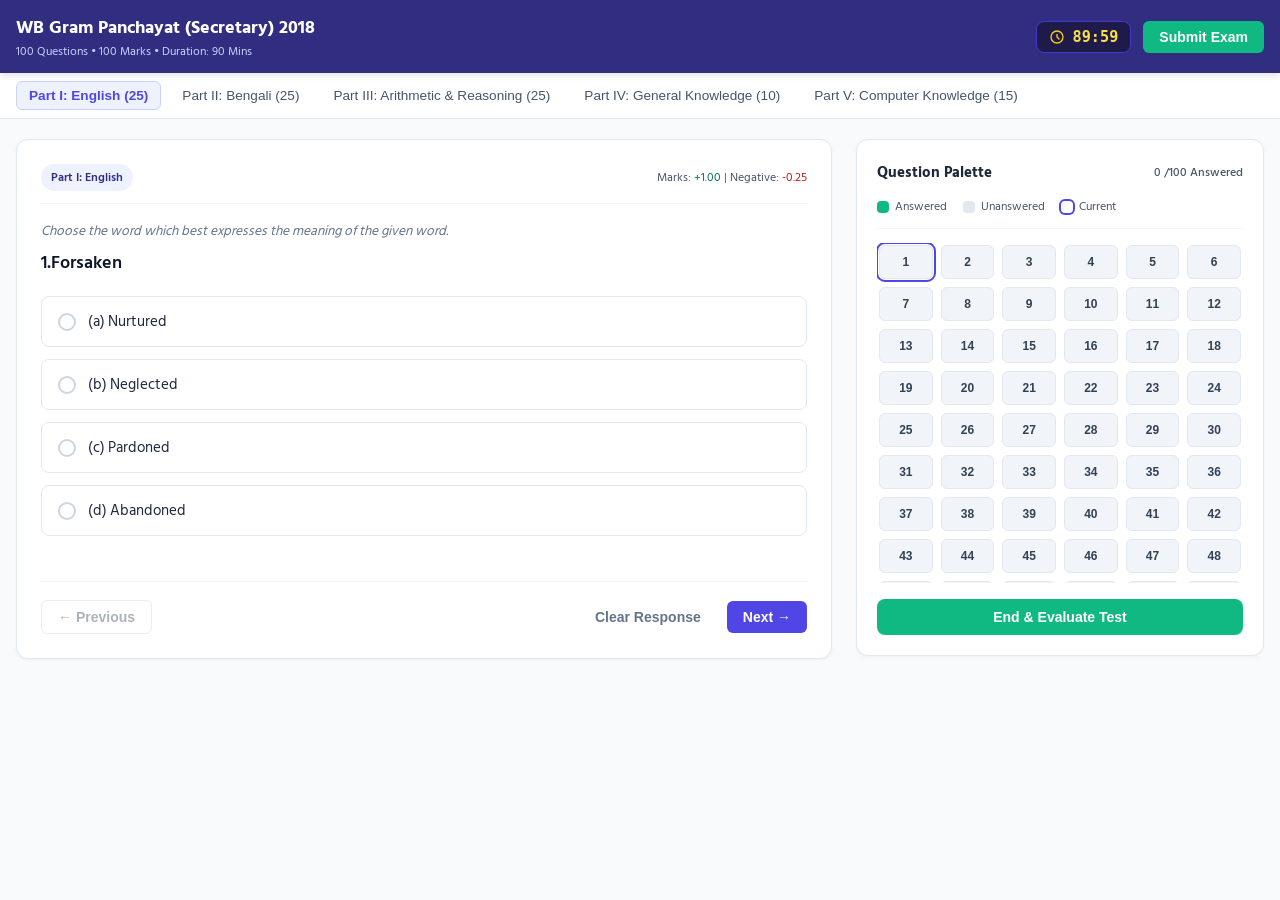
==== index.html @ 41bd6a5b "first commit" ====
<!DOCTYPE html>
<html lang="en">
<head>
  <meta charset="UTF-8" />
  <meta name="viewport" content="width=device-width, initial-scale=1.0" />
  <title id="page-title">Dynamic Exam Portal</title>
  
  <!-- Fonts -->
  <link rel="preconnect" href="https://fonts.googleapis.com">
  <link rel="preconnect" href="https://fonts.gstatic.com" crossorigin>
  <link href="https://fonts.googleapis.com/css2?family=Hind+Siliguri:wght@400;500;600;700&family=Inter:wght@400;500;600;700&display=swap" rel="stylesheet">

  <!-- Custom Stylesheet -->
  <link rel="stylesheet" href="style.css" />
</head>
<body>

  <!-- Header -->
  <header class="app-header">
    <div class="header-container">
      <div class="brand">
        <h1 id="exam-title">Exam Title Loading...</h1>
        <p id="exam-subtitle">Dynamic Question Paper • Loading...</p>
      </div>

      <div class="header-actions">
        <div id="timer-box" class="timer-badge">
          <svg class="icon-clock" fill="none" stroke="currentColor" viewBox="0 0 24 24">
            <path stroke-linecap="round" stroke-linejoin="round" stroke-width="2" d="M12 8v4l3 3m6-3a9 9 0 11-18 0 9 9 0 0118 0z"/>
          </svg>
          <span id="timer-display">00:00</span>
        </div>
        <button id="submit-exam-btn" class="btn btn-submit" onclick="confirmSubmitExam()">
          Submit Exam
        </button>
      </div>
    </div>
  </header>

  <!-- Dynamic Section/Subject Tabs -->
  <nav class="section-nav">
    <div id="section-tabs-container" class="section-container custom-scroll">
      <!-- Generated dynamically from JSON -->
    </div>
  </nav>

  <!-- Main Body Layout -->
  <main class="main-layout">

    <!-- Left: Question Container / Result View -->
    <section class="content-panel">

      <!-- Test Screen -->
      <div id="test-view" class="card test-card">
        <div class="test-body">
          <div class="question-header">
            <span class="badge" id="q-section-badge">Section</span>
            <div class="marks-info">
              Marks: <span class="text-success font-semibold" id="positive-mark-display">+1.0</span> | 
              Negative: <span class="text-danger font-semibold" id="negative-mark-display">-0.25</span>
            </div>
          </div>

          <div class="question-content">
            <div id="q-direction" class="direction-text"></div>
            <h2 id="q-text" class="question-text"></h2>
          </div>

          <div id="q-options" class="options-container">
            <!-- Rendered by JS -->
          </div>
        </div>

        <div class="test-footer">
          <button id="prev-btn" onclick="navigateQuestion(-1)" class="btn btn-outline">
            ← Previous
          </button>
          <div class="action-buttons">
            <button onclick="clearCurrentResponse()" class="btn btn-text">
              Clear Response
            </button>
            <button id="next-btn" onclick="navigateQuestion(1)" class="btn btn-primary">
              Next →
            </button>
          </div>
        </div>
      </div>

      <!-- Result Screen (Initially Hidden) -->
      <div id="result-view" class="card result-card hidden">
        <div class="result-header">
          <div class="success-icon-wrap">
            <svg class="success-icon" fill="none" stroke="currentColor" viewBox="0 0 24 24">
              <path stroke-linecap="round" stroke-linejoin="round" stroke-width="2" d="M9 12l2 2 4-4m6 2a9 9 0 11-18 0 9 9 0 0118 0z"/>
            </svg>
          </div>
          <h2 class="result-title">Exam Summary & Score Card</h2>
          <p class="result-subtitle" id="result-exam-title"></p>
        </div>

        <!-- Metric Grid -->
        <div class="metrics-grid">
          <div class="metric-card bg-primary-light">
            <div class="metric-label text-primary">Final Score</div>
            <div id="res-score" class="metric-value text-primary-dark">0.00</div>
          </div>
          <div class="metric-card bg-success-light">
            <div class="metric-label text-success">Correct</div>
            <div id="res-correct" class="metric-value text-success">0</div>
          </div>
          <div class="metric-card bg-danger-light">
            <div class="metric-label text-danger">Incorrect</div>
            <div id="res-wrong" class="metric-value text-danger">0</div>
          </div>
          <div class="metric-card bg-slate-light">
            <div class="metric-label text-secondary">Unattempted</div>
            <div id="res-unattempted" class="metric-value text-secondary">0</div>
          </div>
        </div>

        <!-- Section Breakdown -->
        <div class="section-breakdown-wrapper">
          <h3 class="subsection-title">Section-wise Performance</h3>
          <div id="section-breakdown" class="section-list">
            <!-- Dynamically generated -->
          </div>
        </div>

        <!-- Detailed Solutions List -->
        <div class="solutions-wrapper">
          <div class="solutions-header">
            <h3 class="subsection-title mb-0">Detailed Solutions & Explanations</h3>
            <div class="filter-group">
              <button onclick="filterReview('all')" class="btn-filter active" id="rev-filter-all">All</button>
              <button onclick="filterReview('wrong')" class="btn-filter" id="rev-filter-wrong">Incorrect</button>
              <button onclick="filterReview('skipped')" class="btn-filter" id="rev-filter-skipped">Unattempted</button>
            </div>
          </div>
          <div id="solution-list" class="solution-cards-container custom-scroll">
            <!-- Dynamically generated -->
          </div>
        </div>
      </div>
    </section>

    <!-- Right: Question Palette -->
    <aside class="palette-panel">
      <div class="card palette-card">
        <h3 class="palette-title">
          <span>Question Palette</span>
          <span class="palette-subtitle" id="palette-count">0 Answered</span>
        </h3>

        <!-- Status Legend -->
        <div class="palette-legend">
          <div class="legend-item">
            <span class="legend-bullet bg-success"></span>
            <span>Answered</span>
          </div>
          <div class="legend-item">
            <span class="legend-bullet bg-slate"></span>
            <span>Unanswered</span>
          </div>
          <div class="legend-item">
            <span class="legend-bullet ring-primary"></span>
            <span>Current</span>
          </div>
        </div>

        <!-- Grid of Buttons -->
        <div id="palette-grid" class="palette-grid custom-scroll">
          <!-- Dynamically populated -->
        </div>

        <button onclick="confirmSubmitExam()" class="btn btn-submit-alt">
          End & Evaluate Test
        </button>
      </div>
    </aside>
  </main>

  <script src="script.js"></script>
</body>
</html>
---- style.css ----
/* Base Resets & Global Variables */
:root {
  --primary: #4f46e5;
  --primary-hover: #4338ca;
  --primary-light: #eef2ff;
  --primary-dark: #312e81;
  --success: #10b981;
  --success-hover: #059669;
  --success-light: #ecfdf5;
  --danger: #ef4444;
  --danger-light: #fef2f2;
  --warning: #f59e0b;
  --warning-light: #fffbeb;
  --slate-50: #f8fafc;
  --slate-100: #f1f5f9;
  --slate-200: #e2e8f0;
  --slate-300: #cbd5e1;
  --slate-600: #475569;
  --slate-700: #334155;
  --slate-800: #1e293b;
  --slate-900: #0f172a;
}

* {
  margin: 0;
  padding: 0;
  box-sizing: border-box;
}

body {
  font-family: 'Hind Siliguri', 'Inter', -apple-system, sans-serif;
  background-color: var(--slate-50);
  color: var(--slate-800);
  min-height: 100vh;
  display: flex;
  flex-direction: column;
}

/* Custom Scrollbars */
.custom-scroll::-webkit-scrollbar {
  width: 6px;
  height: 6px;
}
.custom-scroll::-webkit-scrollbar-thumb {
  background: var(--slate-300);
  border-radius: 4px;
}
.custom-scroll::-webkit-scrollbar-thumb:hover {
  background: #94a3b8;
}

/* Header */
.app-header {
  background-color: var(--primary-dark);
  color: #ffffff;
  position: sticky;
  top: 0;
  z-index: 50;
  box-shadow: 0 4px 6px -1px rgba(0, 0, 0, 0.1);
}

.header-container {
  max-w: 1280px;
  margin: 0 auto;
  padding: 12px 16px;
  display: flex;
  align-items: center;
  justify-content: space-between;
}

.brand h1 {
  font-size: 1.15rem;
  font-weight: 700;
}

.brand p {
  font-size: 0.75rem;
  color: #c7d2fe;
}

.header-actions {
  display: flex;
  align-items: center;
  gap: 12px;
}

.timer-badge {
  background-color: #1e1b4b;
  border: 1px solid #4338ca;
  padding: 6px 12px;
  border-radius: 8px;
  display: flex;
  align-items: center;
  gap: 8px;
  font-family: monospace;
  font-size: 0.95rem;
  font-weight: 700;
  color: #fde047;
}

.icon-clock {
  width: 16px;
  height: 16px;
  color: #facc15;
}

/* Section/Subject Tab Bar */
.section-nav {
  background: #ffffff;
  border-bottom: 1px solid var(--slate-200);
  position: sticky;
  top: 60px;
  z-index: 40;
}

.section-container {
  max-width: 1280px;
  margin: 0 auto;
  padding: 8px 16px;
  display: flex;
  gap: 8px;
  overflow-x: auto;
}

.section-tab {
  padding: 6px 12px;
  border-radius: 6px;
  font-size: 0.85rem;
  font-weight: 500;
  white-space: nowrap;
  border: 1px solid transparent;
  background: transparent;
  color: var(--slate-600);
  cursor: pointer;
  transition: all 0.2s;
}

.section-tab:hover {
  background: var(--slate-100);
}

.section-tab.active {
  background: var(--primary-light);
  color: var(--primary);
  border-color: #c7d2fe;
  font-weight: 600;
}

/* Layout */
.main-layout {
  max-width: 1280px;
  margin: 0 auto;
  padding: 20px 16px;
  flex: 1;
  width: 100%;
  display: grid;
  grid-template-columns: 1fr;
  gap: 24px;
}

@media (min-width: 1024px) {
  .main-layout {
    grid-template-columns: 8fr 4fr;
  }
}

/* Card */
.card {
  background: #ffffff;
  border-radius: 12px;
  border: 1px solid var(--slate-200);
  box-shadow: 0 1px 3px rgba(0, 0, 0, 0.05);
}

.test-card {
  padding: 24px;
  min-height: 520px;
  display: flex;
  flex-direction: column;
  justify-content: space-between;
}

.question-header {
  display: flex;
  align-items: center;
  justify-content: space-between;
  border-bottom: 1px solid var(--slate-100);
  padding-bottom: 12px;
  margin-bottom: 16px;
}

.badge {
  font-size: 0.75rem;
  font-weight: 600;
  padding: 4px 10px;
  border-radius: 9999px;
  background: var(--primary-light);
  color: var(--primary-dark);
}

.marks-info {
  font-size: 0.75rem;
  color: var(--slate-600);
}

.direction-text {
  font-size: 0.85rem;
  color: #64748b;
  margin-bottom: 8px;
  font-style: italic;
}

.question-text {
  font-size: 1.1rem;
  font-weight: 600;
  color: var(--slate-900);
  line-height: 1.5;
  margin-bottom: 20px;
}

/* Options */
.options-container {
  display: flex;
  flex-direction: column;
  gap: 12px;
}

.option-item {
  display: flex;
  align-items: center;
  padding: 12px 16px;
  border-radius: 8px;
  border: 1px solid var(--slate-200);
  cursor: pointer;
  transition: all 0.15s ease-in-out;
  user-select: none;
}

.option-item:hover {
  background: var(--slate-50);
  border-color: var(--slate-300);
}

.option-item.selected {
  background: var(--primary-light);
  border-color: var(--primary);
  box-shadow: 0 0 0 1px var(--primary);
  font-weight: 500;
  color: var(--primary-dark);
}

.opt-indicator {
  width: 18px;
  height: 18px;
  border-radius: 50%;
  border: 2px solid var(--slate-300);
  margin-right: 12px;
  display: flex;
  align-items: center;
  justify-content: center;
  flex-shrink: 0;
}

.option-item.selected .opt-indicator {
  border-color: var(--primary);
  background: var(--primary);
}

.opt-indicator-dot {
  width: 6px;
  height: 6px;
  border-radius: 50%;
  background: #ffffff;
}

.opt-label {
  font-size: 0.95rem;
}

/* Test Footer & Navigation */
.test-footer {
  display: flex;
  align-items: center;
  justify-content: space-between;
  border-top: 1px solid var(--slate-100);
  padding-top: 18px;
  margin-top: 24px;
}

.action-buttons {
  display: flex;
  align-items: center;
  gap: 10px;
}

/* Buttons */
.btn {
  padding: 8px 16px;
  border-radius: 6px;
  font-size: 0.875rem;
  font-weight: 600;
  cursor: pointer;
  transition: all 0.15s ease;
  border: none;
}

.btn-primary {
  background: var(--primary);
  color: white;
}
.btn-primary:hover {
  background: var(--primary-hover);
}

.btn-outline {
  background: transparent;
  border: 1px solid var(--slate-300);
  color: var(--slate-700);
}
.btn-outline:hover:not(:disabled) {
  background: var(--slate-100);
}
.btn-outline:disabled {
  opacity: 0.4;
  cursor: not-allowed;
}

.btn-text {
  background: transparent;
  color: #64748b;
}
.btn-text:hover {
  color: var(--danger);
  background: var(--danger-light);
}

.btn-submit {
  background: var(--success);
  color: white;
}
.btn-submit:hover {
  background: var(--success-hover);
}

.btn-submit-alt {
  width: 100%;
  margin-top: 16px;
  padding: 10px;
  background: var(--success);
  color: white;
  border-radius: 8px;
  font-weight: 600;
  cursor: pointer;
  border: none;
  transition: background 0.15s ease;
}
.btn-submit-alt:hover {
  background: var(--success-hover);
}

/* Question Palette Panel */
.palette-card {
  padding: 20px;
  position: sticky;
  top: 120px;
}

.palette-title {
  font-size: 0.95rem;
  font-weight: 700;
  display: flex;
  justify-content: space-between;
  align-items: center;
  margin-bottom: 12px;
}

.palette-subtitle {
  font-size: 0.75rem;
  font-weight: 500;
  color: var(--slate-600);
}

.palette-legend {
  display: flex;
  gap: 16px;
  font-size: 0.75rem;
  color: var(--slate-600);
  border-bottom: 1px solid var(--slate-100);
  padding-bottom: 12px;
  margin-bottom: 14px;
}

.legend-item {
  display: flex;
  align-items: center;
  gap: 6px;
}

.legend-bullet {
  width: 12px;
  height: 12px;
  border-radius: 4px;
}

.palette-grid {
  display: grid;
  grid-template-columns: repeat(6, 1fr);
  gap: 8px;
  max-height: 340px;
  overflow-y: auto;
  padding: 2px;
}

.palette-btn {
  height: 34px;
  border-radius: 6px;
  font-size: 0.75rem;
  font-weight: 600;
  border: 1px solid var(--slate-200);
  background: var(--slate-100);
  color: var(--slate-700);
  cursor: pointer;
  display: flex;
  align-items: center;
  justify-content: center;
  transition: all 0.1s ease;
}

.palette-btn:hover {
  background: var(--slate-200);
}

.palette-btn.current {
  outline: 2px solid var(--primary);
  outline-offset: 1px;
}

.palette-btn.answered {
  background: var(--success);
  color: white;
  border-color: var(--success-hover);
}

/* Result Screen Styles */
.result-card {
  padding: 28px;
}

.result-header {
  text-align: center;
  padding-bottom: 20px;
  border-bottom: 1px solid var(--slate-200);
}

.success-icon-wrap {
  width: 56px;
  height: 56px;
  border-radius: 50%;
  background: var(--success-light);
  color: var(--success);
  display: inline-flex;
  align-items: center;
  justify-content: center;
  margin-bottom: 12px;
}

.success-icon {
  width: 32px;
  height: 32px;
}

.result-title {
  font-size: 1.5rem;
  font-weight: 700;
}

.result-subtitle {
  font-size: 0.85rem;
  color: var(--slate-600);
  margin-top: 4px;
}

.metrics-grid {
  display: grid;
  grid-template-columns: repeat(2, 1fr);
  gap: 12px;
  margin: 24px 0;
}

@media (min-width: 640px) {
  .metrics-grid {
    grid-template-columns: repeat(4, 1fr);
  }
}

.metric-card {
  padding: 16px;
  border-radius: 8px;
  text-align: center;
  border: 1px solid transparent;
}

.metric-label {
  font-size: 0.75rem;
  font-weight: 600;
}

.metric-value {
  font-size: 1.4rem;
  font-weight: 700;
  margin-top: 4px;
}

.section-breakdown-wrapper, .solutions-wrapper {
  margin-top: 24px;
  padding-top: 20px;
  border-top: 1px solid var(--slate-200);
}

.subsection-title {
  font-size: 1rem;
  font-weight: 700;
  margin-bottom: 12px;
}

.section-list {
  display: flex;
  flex-direction: column;
  gap: 8px;
}

.section-summary-row {
  display: flex;
  justify-content: space-between;
  align-items: center;
  padding: 10px 14px;
  border-radius: 6px;
  background: var(--slate-50);
  border: 1px solid var(--slate-200);
  font-size: 0.85rem;
}

.solutions-header {
  display: flex;
  justify-content: space-between;
  align-items: center;
  margin-bottom: 16px;
}

.filter-group {
  display: flex;
  gap: 6px;
}

.btn-filter {
  padding: 4px 10px;
  border-radius: 6px;
  font-size: 0.75rem;
  font-weight: 600;
  border: none;
  background: var(--slate-200);
  color: var(--slate-700);
  cursor: pointer;
}

.btn-filter.active {
  background: var(--primary);
  color: white;
}

.solution-cards-container {
  display: flex;
  flex-direction: column;
  gap: 14px;
  max-height: 600px;
  overflow-y: auto;
}

.sol-card {
  padding: 16px;
  border-radius: 8px;
  border: 1px solid var(--slate-200);
  font-size: 0.85rem;
}

.sol-card.correct {
  background: rgba(16, 185, 129, 0.05);
  border-color: rgba(16, 185, 129, 0.3);
}

.sol-card.wrong {
  background: rgba(239, 68, 68, 0.05);
  border-color: rgba(239, 68, 68, 0.3);
}

.sol-card.skipped {
  background: rgba(245, 158, 11, 0.05);
  border-color: rgba(245, 158, 11, 0.3);
}

.sol-header {
  display: flex;
  justify-content: space-between;
  align-items: flex-start;
  margin-bottom: 8px;
}

.sol-options-grid {
  display: grid;
  grid-template-columns: 1fr;
  gap: 4px;
  margin: 8px 0;
}

@media(min-width: 640px) {
  .sol-options-grid {
    grid-template-columns: 1fr 1fr;
  }
}

.sol-opt.correct-ans {
  color: #065f46;
  font-weight: 700;
}

.sol-opt.user-wrong {
  color: #991b1b;
  text-decoration: line-through;
  font-weight: 700;
}

.sol-explanation {
  margin-top: 8px;
  padding-top: 8px;
  border-top: 1px dashed var(--slate-200);
  color: var(--slate-700);
}

/* Helpers */
.hidden { display: none !important; }
.text-primary { color: var(--primary); }
.text-primary-dark { color: var(--primary-dark); }
.text-success { color: #047857; }
.text-danger { color: #b91c1c; }
.text-secondary { color: var(--slate-700); }
.bg-primary-light { background: var(--primary-light); }
.bg-success-light { background: var(--success-light); }
.bg-danger-light { background: var(--danger-light); }
.bg-slate-light { background: var(--slate-100); }
.bg-success { background: var(--success); }
.bg-slate { background: var(--slate-200); }
.ring-primary { box-shadow: 0 0 0 2px var(--primary); }
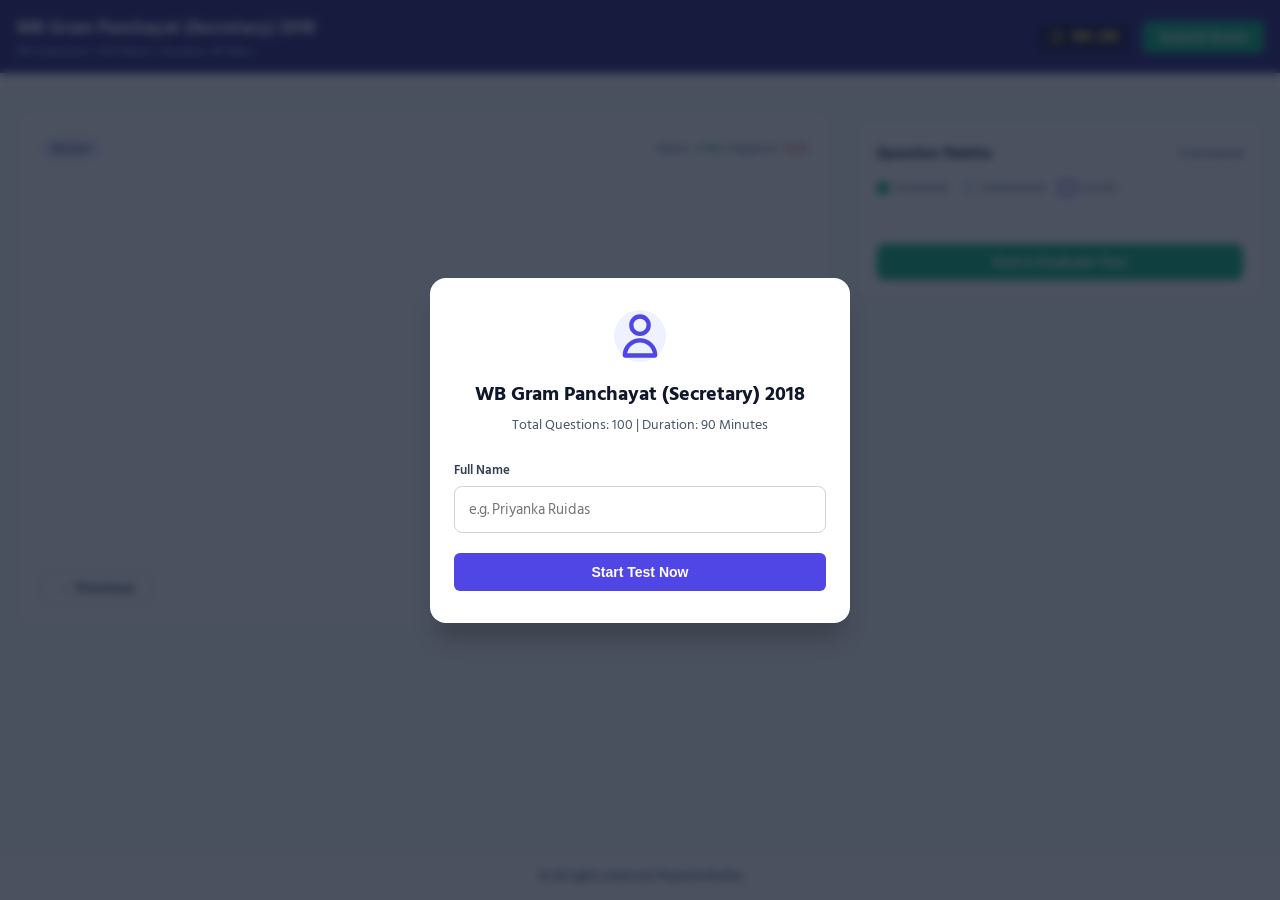
==== commit c64a58be: "name add before exam start" ====
--- a/index.html
+++ b/index.html
@@ -5,17 +5,42 @@
   <meta name="viewport" content="width=device-width, initial-scale=1.0" />
   <title id="page-title">Dynamic Exam Portal</title>
   
-  <!-- Fonts -->
   <link rel="preconnect" href="https://fonts.googleapis.com">
   <link rel="preconnect" href="https://fonts.gstatic.com" crossorigin>
   <link href="https://fonts.googleapis.com/css2?family=Hind+Siliguri:wght@400;500;600;700&family=Inter:wght@400;500;600;700&display=swap" rel="stylesheet">
 
-  <!-- Custom Stylesheet -->
   <link rel="stylesheet" href="style.css" />
 </head>
 <body>
 
-  <!-- Header -->
+  <div id="start-modal" class="modal-backdrop">
+    <div class="modal-card">
+      <div class="modal-icon">
+        <svg fill="none" stroke="currentColor" viewBox="0 0 24 24" class="w-8 h-8">
+          <path stroke-linecap="round" stroke-linejoin="round" stroke-width="2" d="M16 7a4 4 0 11-8 0 4 4 0 018 0zM12 14a7 7 0 00-7 7h14a7 7 0 00-7-7z"/>
+        </svg>
+      </div>
+      <h2 id="modal-exam-title">Candidate Details</h2>
+      <p id="modal-exam-subtitle">Enter your name to begin your examination session.</p>
+
+      <form id="start-form" onsubmit="handleStartExam(event)">
+        <div class="input-group">
+          <label for="candidate-name-input">Full Name</label>
+          <input 
+            type="text" 
+            id="candidate-name-input" 
+            placeholder="e.g. Priyanka Ruidas" 
+            required 
+            autocomplete="name" 
+          />
+        </div>
+        <button type="submit" class="btn btn-primary btn-block">
+          Start Test Now
+        </button>
+      </form>
+    </div>
+  </div>
+
   <header class="app-header">
     <div class="header-container">
       <div class="brand">
@@ -24,6 +49,9 @@
       </div>
 
       <div class="header-actions">
+        <div id="candidate-badge" class="candidate-tag hidden">
+          Candidate: <span id="header-candidate-name"></span>
+        </div>
         <div id="timer-box" class="timer-badge">
           <svg class="icon-clock" fill="none" stroke="currentColor" viewBox="0 0 24 24">
             <path stroke-linecap="round" stroke-linejoin="round" stroke-width="2" d="M12 8v4l3 3m6-3a9 9 0 11-18 0 9 9 0 0118 0z"/>
@@ -37,20 +65,15 @@
     </div>
   </header>
 
-  <!-- Dynamic Section/Subject Tabs -->
   <nav class="section-nav">
     <div id="section-tabs-container" class="section-container custom-scroll">
-      <!-- Generated dynamically from JSON -->
-    </div>
+      </div>
   </nav>
 
-  <!-- Main Body Layout -->
   <main class="main-layout">
 
-    <!-- Left: Question Container / Result View -->
     <section class="content-panel">
 
-      <!-- Test Screen -->
       <div id="test-view" class="card test-card">
         <div class="test-body">
           <div class="question-header">
@@ -67,8 +90,7 @@
           </div>
 
           <div id="q-options" class="options-container">
-            <!-- Rendered by JS -->
-          </div>
+            </div>
         </div>
 
         <div class="test-footer">
@@ -86,7 +108,6 @@
         </div>
       </div>
 
-      <!-- Result Screen (Initially Hidden) -->
       <div id="result-view" class="card result-card hidden">
         <div class="result-header">
           <div class="success-icon-wrap">
@@ -94,11 +115,14 @@
               <path stroke-linecap="round" stroke-linejoin="round" stroke-width="2" d="M9 12l2 2 4-4m6 2a9 9 0 11-18 0 9 9 0 0118 0z"/>
             </svg>
           </div>
-          <h2 class="result-title">Exam Summary & Score Card</h2>
+          <h2 class="result-title">Exam Evaluation & Score Card</h2>
           <p class="result-subtitle" id="result-exam-title"></p>
-        </div>
-
-        <!-- Metric Grid -->
+          
+          <div class="candidate-evaluation-badge">
+            Candidate Name: <strong id="eval-candidate-name"></strong>
+          </div>
+        </div>
+
         <div class="metrics-grid">
           <div class="metric-card bg-primary-light">
             <div class="metric-label text-primary">Final Score</div>
@@ -118,15 +142,12 @@
           </div>
         </div>
 
-        <!-- Section Breakdown -->
         <div class="section-breakdown-wrapper">
           <h3 class="subsection-title">Section-wise Performance</h3>
           <div id="section-breakdown" class="section-list">
-            <!-- Dynamically generated -->
-          </div>
-        </div>
-
-        <!-- Detailed Solutions List -->
+            </div>
+        </div>
+
         <div class="solutions-wrapper">
           <div class="solutions-header">
             <h3 class="subsection-title mb-0">Detailed Solutions & Explanations</h3>
@@ -137,13 +158,11 @@
             </div>
           </div>
           <div id="solution-list" class="solution-cards-container custom-scroll">
-            <!-- Dynamically generated -->
-          </div>
+            </div>
         </div>
       </div>
     </section>
 
-    <!-- Right: Question Palette -->
     <aside class="palette-panel">
       <div class="card palette-card">
         <h3 class="palette-title">
@@ -151,7 +170,6 @@
           <span class="palette-subtitle" id="palette-count">0 Answered</span>
         </h3>
 
-        <!-- Status Legend -->
         <div class="palette-legend">
           <div class="legend-item">
             <span class="legend-bullet bg-success"></span>
@@ -167,10 +185,8 @@
           </div>
         </div>
 
-        <!-- Grid of Buttons -->
         <div id="palette-grid" class="palette-grid custom-scroll">
-          <!-- Dynamically populated -->
-        </div>
+          </div>
 
         <button onclick="confirmSubmitExam()" class="btn btn-submit-alt">
           End & Evaluate Test
@@ -179,6 +195,12 @@
     </aside>
   </main>
 
+  <footer class="app-footer">
+    <div class="footer-container">
+      <p>© All rights reserved Priyanka Ruidas</p>
+    </div>
+  </footer>
+
   <script src="script.js"></script>
 </body>
 </html>
--- a/style.css
+++ b/style.css
@@ -649,4 +649,118 @@
 .bg-slate-light { background: var(--slate-100); }
 .bg-success { background: var(--success); }
 .bg-slate { background: var(--slate-200); }
-.ring-primary { box-shadow: 0 0 0 2px var(--primary); }+.ring-primary { box-shadow: 0 0 0 2px var(--primary); }
+
+/* Candidate Modal / Start Screen */
+.modal-backdrop {
+  position: fixed;
+  inset: 0;
+  background: rgba(15, 23, 42, 0.75);
+  backdrop-filter: blur(4px);
+  z-index: 100;
+  display: flex;
+  align-items: center;
+  justify-content: center;
+  padding: 16px;
+}
+
+.modal-card {
+  background: #ffffff;
+  border-radius: 16px;
+  max-width: 420px;
+  width: 100%;
+  padding: 32px 24px;
+  text-align: center;
+  box-shadow: 0 20px 25px -5px rgba(0, 0, 0, 0.2);
+}
+
+.modal-icon {
+  width: 52px;
+  height: 52px;
+  border-radius: 50%;
+  background: var(--primary-light);
+  color: var(--primary);
+  display: inline-flex;
+  align-items: center;
+  justify-content: center;
+  margin-bottom: 16px;
+}
+
+.modal-card h2 {
+  font-size: 1.25rem;
+  font-weight: 700;
+  color: var(--slate-900);
+}
+
+.modal-card p {
+  font-size: 0.85rem;
+  color: var(--slate-600);
+  margin-top: 4px;
+  margin-bottom: 24px;
+}
+
+.input-group {
+  text-align: left;
+  margin-bottom: 20px;
+}
+
+.input-group label {
+  display: block;
+  font-size: 0.8rem;
+  font-weight: 600;
+  color: var(--slate-700);
+  margin-bottom: 6px;
+}
+
+.input-group input {
+  width: 100%;
+  padding: 10px 14px;
+  border: 1px solid var(--slate-300);
+  border-radius: 8px;
+  font-size: 0.95rem;
+  font-family: inherit;
+  outline: none;
+  transition: border-color 0.15s ease;
+}
+
+.input-group input:focus {
+  border-color: var(--primary);
+  box-shadow: 0 0 0 3px rgba(79, 70, 229, 0.15);
+}
+
+.btn-block {
+  width: 100%;
+  padding: 11px;
+}
+
+/* Candidate Name Indicators */
+.candidate-tag {
+  font-size: 0.8rem;
+  background: rgba(255, 255, 255, 0.1);
+  padding: 6px 12px;
+  border-radius: 6px;
+  border: 1px solid rgba(255, 255, 255, 0.15);
+}
+
+.candidate-evaluation-badge {
+  display: inline-block;
+  margin-top: 14px;
+  background: #f1f5f9;
+  border: 1px solid #cbd5e1;
+  padding: 6px 16px;
+  border-radius: 9999px;
+  font-size: 0.9rem;
+  color: #1e293b;
+}
+
+/* Small Footer */
+.app-footer {
+  margin-top: auto;
+  background: #ffffff;
+  border-top: 1px solid var(--slate-200);
+  text-align: center;
+  padding: 14px 16px;
+  font-size: 0.8rem;
+  color: var(--slate-600);
+  font-weight: 500;
+}
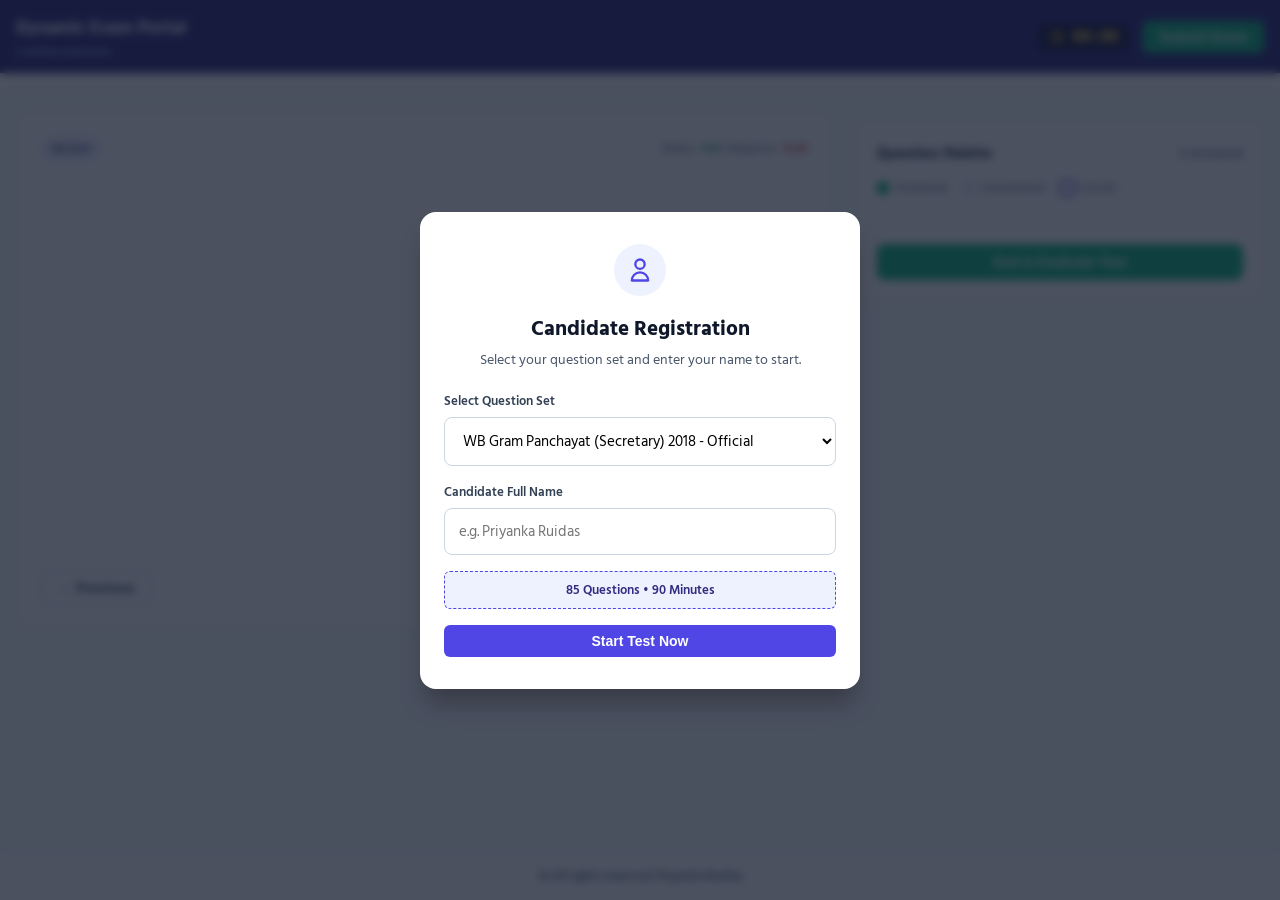
==== commit c2e379c7: "new exam selectionprocess added" ====
--- a/index.html
+++ b/index.html
@@ -3,12 +3,10 @@
 <head>
   <meta charset="UTF-8" />
   <meta name="viewport" content="width=device-width, initial-scale=1.0" />
-  <title id="page-title">Dynamic Exam Portal</title>
-  
+  <title id="page-title">Exam Portal</title>
   <link rel="preconnect" href="https://fonts.googleapis.com">
   <link rel="preconnect" href="https://fonts.gstatic.com" crossorigin>
   <link href="https://fonts.googleapis.com/css2?family=Hind+Siliguri:wght@400;500;600;700&family=Inter:wght@400;500;600;700&display=swap" rel="stylesheet">
-
   <link rel="stylesheet" href="style.css" />
 </head>
 <body>
@@ -16,16 +14,23 @@
   <div id="start-modal" class="modal-backdrop">
     <div class="modal-card">
       <div class="modal-icon">
-        <svg fill="none" stroke="currentColor" viewBox="0 0 24 24" class="w-8 h-8">
+        <svg fill="none" stroke="currentColor" viewBox="0 0 24 24" class="svg-icon">
           <path stroke-linecap="round" stroke-linejoin="round" stroke-width="2" d="M16 7a4 4 0 11-8 0 4 4 0 018 0zM12 14a7 7 0 00-7 7h14a7 7 0 00-7-7z"/>
         </svg>
       </div>
-      <h2 id="modal-exam-title">Candidate Details</h2>
-      <p id="modal-exam-subtitle">Enter your name to begin your examination session.</p>
+      <h2>Candidate Registration</h2>
+      <p>Select your question set and enter your name to start.</p>
 
       <form id="start-form" onsubmit="handleStartExam(event)">
         <div class="input-group">
-          <label for="candidate-name-input">Full Name</label>
+          <label for="exam-select">Select Question Set</label>
+          <select id="exam-select" required>
+            <option value="" disabled selected>Loading available exams...</option>
+          </select>
+        </div>
+
+        <div class="input-group">
+          <label for="candidate-name-input">Candidate Full Name</label>
           <input 
             type="text" 
             id="candidate-name-input" 
@@ -34,7 +39,12 @@
             autocomplete="name" 
           />
         </div>
-        <button type="submit" class="btn btn-primary btn-block">
+
+        <div id="selected-set-preview" class="selected-preview-box hidden">
+          <span id="preview-q-count">0 Questions</span> • <span id="preview-duration">0 Mins</span>
+        </div>
+
+        <button type="submit" id="start-exam-btn" class="btn btn-primary btn-block">
           Start Test Now
         </button>
       </form>
@@ -44,8 +54,8 @@
   <header class="app-header">
     <div class="header-container">
       <div class="brand">
-        <h1 id="exam-title">Exam Title Loading...</h1>
-        <p id="exam-subtitle">Dynamic Question Paper • Loading...</p>
+        <h1 id="exam-title">Dynamic Exam Portal</h1>
+        <p id="exam-subtitle">Loading questions...</p>
       </div>
 
       <div class="header-actions">
@@ -66,12 +76,10 @@
   </header>
 
   <nav class="section-nav">
-    <div id="section-tabs-container" class="section-container custom-scroll">
-      </div>
+    <div id="section-tabs-container" class="section-container custom-scroll"></div>
   </nav>
 
   <main class="main-layout">
-
     <section class="content-panel">
 
       <div id="test-view" class="card test-card">
@@ -79,8 +87,8 @@
           <div class="question-header">
             <span class="badge" id="q-section-badge">Section</span>
             <div class="marks-info">
-              Marks: <span class="text-success font-semibold" id="positive-mark-display">+1.0</span> | 
-              Negative: <span class="text-danger font-semibold" id="negative-mark-display">-0.25</span>
+              Marks: <span class="text-success" id="positive-mark-display">+1.0</span> | 
+              Negative: <span class="text-danger" id="negative-mark-display">-0.25</span>
             </div>
           </div>
 
@@ -89,8 +97,7 @@
             <h2 id="q-text" class="question-text"></h2>
           </div>
 
-          <div id="q-options" class="options-container">
-            </div>
+          <div id="q-options" class="options-container"></div>
         </div>
 
         <div class="test-footer">
@@ -144,8 +151,7 @@
 
         <div class="section-breakdown-wrapper">
           <h3 class="subsection-title">Section-wise Performance</h3>
-          <div id="section-breakdown" class="section-list">
-            </div>
+          <div id="section-breakdown" class="section-list"></div>
         </div>
 
         <div class="solutions-wrapper">
@@ -157,8 +163,7 @@
               <button onclick="filterReview('skipped')" class="btn-filter" id="rev-filter-skipped">Unattempted</button>
             </div>
           </div>
-          <div id="solution-list" class="solution-cards-container custom-scroll">
-            </div>
+          <div id="solution-list" class="solution-cards-container custom-scroll"></div>
         </div>
       </div>
     </section>
@@ -185,8 +190,7 @@
           </div>
         </div>
 
-        <div id="palette-grid" class="palette-grid custom-scroll">
-          </div>
+        <div id="palette-grid" class="palette-grid custom-scroll"></div>
 
         <button onclick="confirmSubmitExam()" class="btn btn-submit-alt">
           End & Evaluate Test
--- a/style.css
+++ b/style.css
@@ -1,4 +1,3 @@
-/* Base Resets & Global Variables */
 :root {
   --primary: #4f46e5;
   --primary-hover: #4338ca;
@@ -9,8 +8,6 @@
   --success-light: #ecfdf5;
   --danger: #ef4444;
   --danger-light: #fef2f2;
-  --warning: #f59e0b;
-  --warning-light: #fffbeb;
   --slate-50: #f8fafc;
   --slate-100: #f1f5f9;
   --slate-200: #e2e8f0;
@@ -28,7 +25,7 @@
 }
 
 body {
-  font-family: 'Hind Siliguri', 'Inter', -apple-system, sans-serif;
+  font-family: 'Hind Siliguri', 'Inter', sans-serif;
   background-color: var(--slate-50);
   color: var(--slate-800);
   min-height: 100vh;
@@ -36,7 +33,6 @@
   flex-direction: column;
 }
 
-/* Custom Scrollbars */
 .custom-scroll::-webkit-scrollbar {
   width: 6px;
   height: 6px;
@@ -45,8 +41,105 @@
   background: var(--slate-300);
   border-radius: 4px;
 }
-.custom-scroll::-webkit-scrollbar-thumb:hover {
-  background: #94a3b8;
+
+/* Modal */
+.modal-backdrop {
+  position: fixed;
+  inset: 0;
+  background: rgba(15, 23, 42, 0.75);
+  backdrop-filter: blur(4px);
+  z-index: 100;
+  display: flex;
+  align-items: center;
+  justify-content: center;
+  padding: 16px;
+}
+
+.modal-card {
+  background: #ffffff;
+  border-radius: 16px;
+  max-width: 440px;
+  width: 100%;
+  padding: 32px 24px;
+  text-align: center;
+  box-shadow: 0 20px 25px -5px rgba(0, 0, 0, 0.25);
+}
+
+.modal-icon {
+  width: 52px;
+  height: 52px;
+  border-radius: 50%;
+  background: var(--primary-light);
+  color: var(--primary);
+  display: inline-flex;
+  align-items: center;
+  justify-content: center;
+  margin-bottom: 16px;
+}
+
+.svg-icon {
+  width: 28px;
+  height: 28px;
+}
+
+.modal-card h2 {
+  font-size: 1.3rem;
+  font-weight: 700;
+  color: var(--slate-900);
+}
+
+.modal-card p {
+  font-size: 0.85rem;
+  color: var(--slate-600);
+  margin-top: 4px;
+  margin-bottom: 20px;
+}
+
+.input-group {
+  text-align: left;
+  margin-bottom: 16px;
+}
+
+.input-group label {
+  display: block;
+  font-size: 0.8rem;
+  font-weight: 600;
+  color: var(--slate-700);
+  margin-bottom: 6px;
+}
+
+.input-group input, .input-group select {
+  width: 100%;
+  padding: 10px 14px;
+  border: 1px solid var(--slate-300);
+  border-radius: 8px;
+  font-size: 0.95rem;
+  font-family: inherit;
+  background: #ffffff;
+  outline: none;
+  transition: border-color 0.15s ease;
+}
+
+.input-group input:focus, .input-group select:focus {
+  border-color: var(--primary);
+  box-shadow: 0 0 0 3px rgba(79, 70, 229, 0.15);
+}
+
+.selected-preview-box {
+  background: var(--primary-light);
+  border: 1px dashed var(--primary);
+  color: var(--primary-dark);
+  font-size: 0.8rem;
+  font-weight: 600;
+  padding: 8px;
+  border-radius: 6px;
+  margin-bottom: 16px;
+  text-align: center;
+}
+
+.btn-block {
+  width: 100%;
+  padding: 12px;
 }
 
 /* Header */
@@ -56,11 +149,11 @@
   position: sticky;
   top: 0;
   z-index: 50;
-  box-shadow: 0 4px 6px -1px rgba(0, 0, 0, 0.1);
+  box-shadow: 0 2px 4px rgba(0, 0, 0, 0.1);
 }
 
 .header-container {
-  max-w: 1280px;
+  max-width: 1280px;
   margin: 0 auto;
   padding: 12px 16px;
   display: flex;
@@ -82,6 +175,14 @@
   display: flex;
   align-items: center;
   gap: 12px;
+}
+
+.candidate-tag {
+  font-size: 0.8rem;
+  background: rgba(255, 255, 255, 0.12);
+  padding: 6px 12px;
+  border-radius: 6px;
+  border: 1px solid rgba(255, 255, 255, 0.2);
 }
 
 .timer-badge {
@@ -104,12 +205,12 @@
   color: #facc15;
 }
 
-/* Section/Subject Tab Bar */
+/* Nav */
 .section-nav {
   background: #ffffff;
   border-bottom: 1px solid var(--slate-200);
   position: sticky;
-  top: 60px;
+  top: 58px;
   z-index: 40;
 }
 
@@ -211,14 +312,13 @@
 }
 
 .question-text {
-  font-size: 1.1rem;
+  font-size: 1.05rem;
   font-weight: 600;
   color: var(--slate-900);
   line-height: 1.5;
   margin-bottom: 20px;
 }
 
-/* Options */
 .options-container {
   display: flex;
   flex-direction: column;
@@ -277,7 +377,7 @@
   font-size: 0.95rem;
 }
 
-/* Test Footer & Navigation */
+/* Footer Controls */
 .test-footer {
   display: flex;
   align-items: center;
@@ -358,7 +458,7 @@
   background: var(--success-hover);
 }
 
-/* Question Palette Panel */
+/* Palette */
 .palette-card {
   padding: 20px;
   position: sticky;
@@ -441,7 +541,7 @@
   border-color: var(--success-hover);
 }
 
-/* Result Screen Styles */
+/* Result / Evaluation Screen */
 .result-card {
   padding: 28px;
 }
@@ -470,7 +570,7 @@
 }
 
 .result-title {
-  font-size: 1.5rem;
+  font-size: 1.4rem;
   font-weight: 700;
 }
 
@@ -478,268 +578,6 @@
   font-size: 0.85rem;
   color: var(--slate-600);
   margin-top: 4px;
-}
-
-.metrics-grid {
-  display: grid;
-  grid-template-columns: repeat(2, 1fr);
-  gap: 12px;
-  margin: 24px 0;
-}
-
-@media (min-width: 640px) {
-  .metrics-grid {
-    grid-template-columns: repeat(4, 1fr);
-  }
-}
-
-.metric-card {
-  padding: 16px;
-  border-radius: 8px;
-  text-align: center;
-  border: 1px solid transparent;
-}
-
-.metric-label {
-  font-size: 0.75rem;
-  font-weight: 600;
-}
-
-.metric-value {
-  font-size: 1.4rem;
-  font-weight: 700;
-  margin-top: 4px;
-}
-
-.section-breakdown-wrapper, .solutions-wrapper {
-  margin-top: 24px;
-  padding-top: 20px;
-  border-top: 1px solid var(--slate-200);
-}
-
-.subsection-title {
-  font-size: 1rem;
-  font-weight: 700;
-  margin-bottom: 12px;
-}
-
-.section-list {
-  display: flex;
-  flex-direction: column;
-  gap: 8px;
-}
-
-.section-summary-row {
-  display: flex;
-  justify-content: space-between;
-  align-items: center;
-  padding: 10px 14px;
-  border-radius: 6px;
-  background: var(--slate-50);
-  border: 1px solid var(--slate-200);
-  font-size: 0.85rem;
-}
-
-.solutions-header {
-  display: flex;
-  justify-content: space-between;
-  align-items: center;
-  margin-bottom: 16px;
-}
-
-.filter-group {
-  display: flex;
-  gap: 6px;
-}
-
-.btn-filter {
-  padding: 4px 10px;
-  border-radius: 6px;
-  font-size: 0.75rem;
-  font-weight: 600;
-  border: none;
-  background: var(--slate-200);
-  color: var(--slate-700);
-  cursor: pointer;
-}
-
-.btn-filter.active {
-  background: var(--primary);
-  color: white;
-}
-
-.solution-cards-container {
-  display: flex;
-  flex-direction: column;
-  gap: 14px;
-  max-height: 600px;
-  overflow-y: auto;
-}
-
-.sol-card {
-  padding: 16px;
-  border-radius: 8px;
-  border: 1px solid var(--slate-200);
-  font-size: 0.85rem;
-}
-
-.sol-card.correct {
-  background: rgba(16, 185, 129, 0.05);
-  border-color: rgba(16, 185, 129, 0.3);
-}
-
-.sol-card.wrong {
-  background: rgba(239, 68, 68, 0.05);
-  border-color: rgba(239, 68, 68, 0.3);
-}
-
-.sol-card.skipped {
-  background: rgba(245, 158, 11, 0.05);
-  border-color: rgba(245, 158, 11, 0.3);
-}
-
-.sol-header {
-  display: flex;
-  justify-content: space-between;
-  align-items: flex-start;
-  margin-bottom: 8px;
-}
-
-.sol-options-grid {
-  display: grid;
-  grid-template-columns: 1fr;
-  gap: 4px;
-  margin: 8px 0;
-}
-
-@media(min-width: 640px) {
-  .sol-options-grid {
-    grid-template-columns: 1fr 1fr;
-  }
-}
-
-.sol-opt.correct-ans {
-  color: #065f46;
-  font-weight: 700;
-}
-
-.sol-opt.user-wrong {
-  color: #991b1b;
-  text-decoration: line-through;
-  font-weight: 700;
-}
-
-.sol-explanation {
-  margin-top: 8px;
-  padding-top: 8px;
-  border-top: 1px dashed var(--slate-200);
-  color: var(--slate-700);
-}
-
-/* Helpers */
-.hidden { display: none !important; }
-.text-primary { color: var(--primary); }
-.text-primary-dark { color: var(--primary-dark); }
-.text-success { color: #047857; }
-.text-danger { color: #b91c1c; }
-.text-secondary { color: var(--slate-700); }
-.bg-primary-light { background: var(--primary-light); }
-.bg-success-light { background: var(--success-light); }
-.bg-danger-light { background: var(--danger-light); }
-.bg-slate-light { background: var(--slate-100); }
-.bg-success { background: var(--success); }
-.bg-slate { background: var(--slate-200); }
-.ring-primary { box-shadow: 0 0 0 2px var(--primary); }
-
-/* Candidate Modal / Start Screen */
-.modal-backdrop {
-  position: fixed;
-  inset: 0;
-  background: rgba(15, 23, 42, 0.75);
-  backdrop-filter: blur(4px);
-  z-index: 100;
-  display: flex;
-  align-items: center;
-  justify-content: center;
-  padding: 16px;
-}
-
-.modal-card {
-  background: #ffffff;
-  border-radius: 16px;
-  max-width: 420px;
-  width: 100%;
-  padding: 32px 24px;
-  text-align: center;
-  box-shadow: 0 20px 25px -5px rgba(0, 0, 0, 0.2);
-}
-
-.modal-icon {
-  width: 52px;
-  height: 52px;
-  border-radius: 50%;
-  background: var(--primary-light);
-  color: var(--primary);
-  display: inline-flex;
-  align-items: center;
-  justify-content: center;
-  margin-bottom: 16px;
-}
-
-.modal-card h2 {
-  font-size: 1.25rem;
-  font-weight: 700;
-  color: var(--slate-900);
-}
-
-.modal-card p {
-  font-size: 0.85rem;
-  color: var(--slate-600);
-  margin-top: 4px;
-  margin-bottom: 24px;
-}
-
-.input-group {
-  text-align: left;
-  margin-bottom: 20px;
-}
-
-.input-group label {
-  display: block;
-  font-size: 0.8rem;
-  font-weight: 600;
-  color: var(--slate-700);
-  margin-bottom: 6px;
-}
-
-.input-group input {
-  width: 100%;
-  padding: 10px 14px;
-  border: 1px solid var(--slate-300);
-  border-radius: 8px;
-  font-size: 0.95rem;
-  font-family: inherit;
-  outline: none;
-  transition: border-color 0.15s ease;
-}
-
-.input-group input:focus {
-  border-color: var(--primary);
-  box-shadow: 0 0 0 3px rgba(79, 70, 229, 0.15);
-}
-
-.btn-block {
-  width: 100%;
-  padding: 11px;
-}
-
-/* Candidate Name Indicators */
-.candidate-tag {
-  font-size: 0.8rem;
-  background: rgba(255, 255, 255, 0.1);
-  padding: 6px 12px;
-  border-radius: 6px;
-  border: 1px solid rgba(255, 255, 255, 0.15);
 }
 
 .candidate-evaluation-badge {
@@ -753,7 +591,162 @@
   color: #1e293b;
 }
 
-/* Small Footer */
+.metrics-grid {
+  display: grid;
+  grid-template-columns: repeat(2, 1fr);
+  gap: 12px;
+  margin: 24px 0;
+}
+
+@media (min-width: 640px) {
+  .metrics-grid {
+    grid-template-columns: repeat(4, 1fr);
+  }
+}
+
+.metric-card {
+  padding: 16px;
+  border-radius: 8px;
+  text-align: center;
+}
+
+.metric-label {
+  font-size: 0.75rem;
+  font-weight: 600;
+}
+
+.metric-value {
+  font-size: 1.4rem;
+  font-weight: 700;
+  margin-top: 4px;
+}
+
+.section-breakdown-wrapper, .solutions-wrapper {
+  margin-top: 24px;
+  padding-top: 20px;
+  border-top: 1px solid var(--slate-200);
+}
+
+.subsection-title {
+  font-size: 1rem;
+  font-weight: 700;
+  margin-bottom: 12px;
+}
+
+.section-list {
+  display: flex;
+  flex-direction: column;
+  gap: 8px;
+}
+
+.section-summary-row {
+  display: flex;
+  justify-content: space-between;
+  align-items: center;
+  padding: 10px 14px;
+  border-radius: 6px;
+  background: var(--slate-50);
+  border: 1px solid var(--slate-200);
+  font-size: 0.85rem;
+}
+
+.solutions-header {
+  display: flex;
+  justify-content: space-between;
+  align-items: center;
+  margin-bottom: 16px;
+}
+
+.filter-group {
+  display: flex;
+  gap: 6px;
+}
+
+.btn-filter {
+  padding: 4px 10px;
+  border-radius: 6px;
+  font-size: 0.75rem;
+  font-weight: 600;
+  border: none;
+  background: var(--slate-200);
+  color: var(--slate-700);
+  cursor: pointer;
+}
+
+.btn-filter.active {
+  background: var(--primary);
+  color: white;
+}
+
+.solution-cards-container {
+  display: flex;
+  flex-direction: column;
+  gap: 14px;
+  max-height: 550px;
+  overflow-y: auto;
+}
+
+.sol-card {
+  padding: 16px;
+  border-radius: 8px;
+  border: 1px solid var(--slate-200);
+  font-size: 0.85rem;
+}
+
+.sol-card.correct {
+  background: rgba(16, 185, 129, 0.05);
+  border-color: rgba(16, 185, 129, 0.3);
+}
+
+.sol-card.wrong {
+  background: rgba(239, 68, 68, 0.05);
+  border-color: rgba(239, 68, 68, 0.3);
+}
+
+.sol-card.skipped {
+  background: rgba(245, 158, 11, 0.05);
+  border-color: rgba(245, 158, 11, 0.3);
+}
+
+.sol-header {
+  display: flex;
+  justify-content: space-between;
+  align-items: flex-start;
+  margin-bottom: 8px;
+}
+
+.sol-options-grid {
+  display: grid;
+  grid-template-columns: 1fr;
+  gap: 4px;
+  margin: 8px 0;
+}
+
+@media(min-width: 640px) {
+  .sol-options-grid {
+    grid-template-columns: 1fr 1fr;
+  }
+}
+
+.sol-opt.correct-ans {
+  color: #065f46;
+  font-weight: 700;
+}
+
+.sol-opt.user-wrong {
+  color: #991b1b;
+  text-decoration: line-through;
+  font-weight: 700;
+}
+
+.sol-explanation {
+  margin-top: 8px;
+  padding-top: 8px;
+  border-top: 1px dashed var(--slate-200);
+  color: var(--slate-700);
+}
+
+/* Footer */
 .app-footer {
   margin-top: auto;
   background: #ffffff;
@@ -763,4 +756,19 @@
   font-size: 0.8rem;
   color: var(--slate-600);
   font-weight: 500;
-}+}
+
+/* Utility */
+.hidden { display: none !important; }
+.text-primary { color: var(--primary); }
+.text-primary-dark { color: var(--primary-dark); }
+.text-success { color: #047857; font-weight: 600; }
+.text-danger { color: #b91c1c; font-weight: 600; }
+.text-secondary { color: var(--slate-700); }
+.bg-primary-light { background: var(--primary-light); }
+.bg-success-light { background: var(--success-light); }
+.bg-danger-light { background: var(--danger-light); }
+.bg-slate-light { background: var(--slate-100); }
+.bg-success { background: var(--success); }
+.bg-slate { background: var(--slate-200); }
+.ring-primary { box-shadow: 0 0 0 2px var(--primary); }
